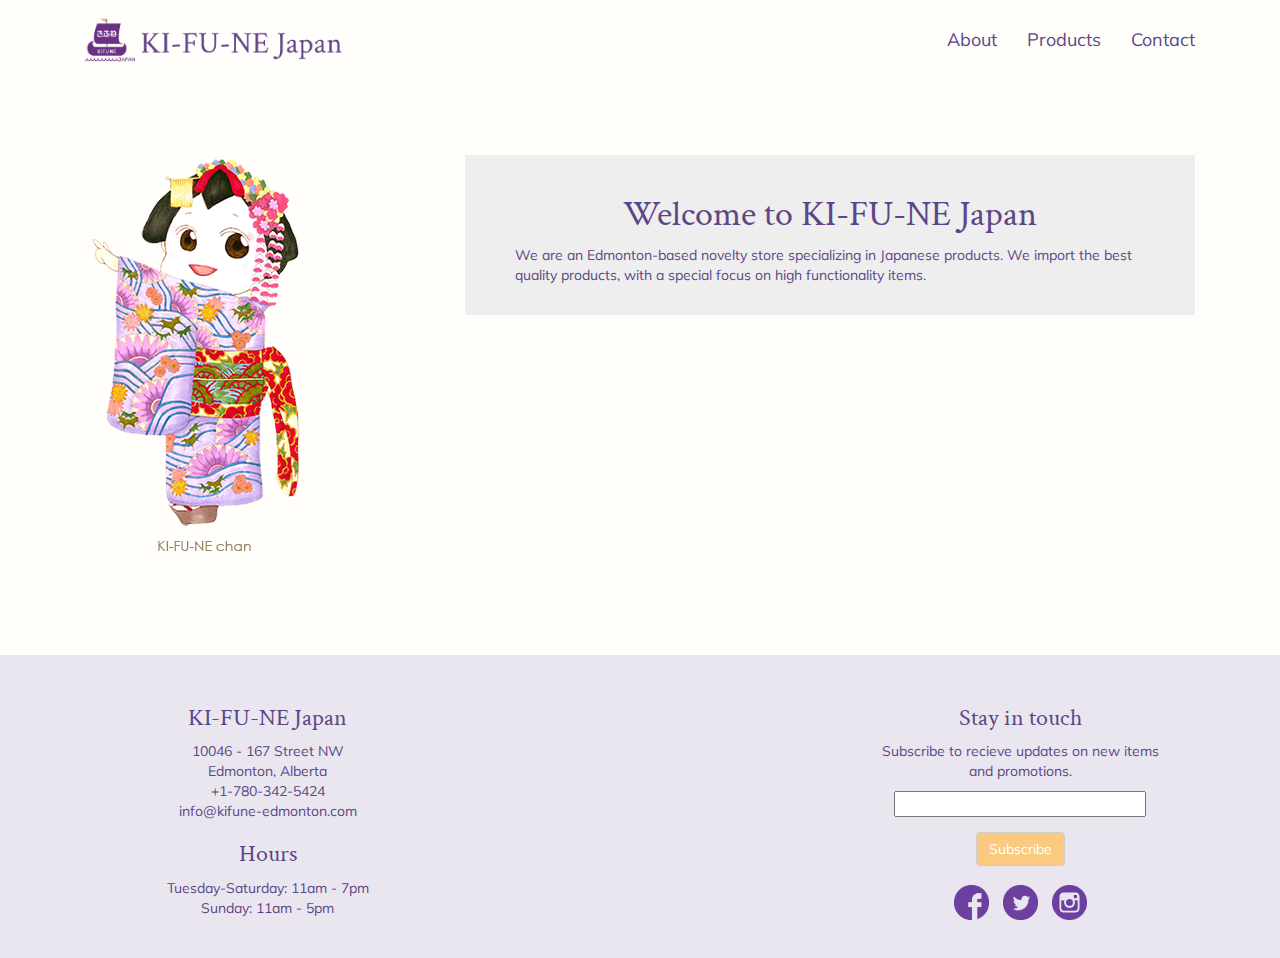
==== about.html @ 17e36ca6 "Added About Page" ====
<html>
<head>
	<title></title>
	<link rel="stylesheet" href="https://maxcdn.bootstrapcdn.com/bootstrap/3.3.7/css/bootstrap.min.css" integrity="sha384-BVYiiSIFeK1dGmJRAkycuHAHRg32OmUcww7on3RYdg4Va+PmSTsz/K68vbdEjh4u" crossorigin="anonymous">

	<link rel="stylesheet" type="text/css" href="css/about-style.css">

	<link href="https://fonts.googleapis.com/css?family=Crimson+Text:400,600|Muli:200,300,400" rel="stylesheet">

</head>
<body>

	<!--Navigation-->
	<section class="navigation">
		<nav class="navbar navbar-fixed-top" role="navigation">
	        <div class="container">
	            <!-- Brand and toggle get grouped for better mobile display -->
	            <div class="navbar-header">
	                <button type="button" class="navbar-toggle" data-toggle="collapse" data-target="#bs-example-navbar-collapse-1">
	                    <span class="sr-only">Toggle navigation</span>
	                    <span class="icon-bar"></span>
	                    <span class="icon-bar"></span>
	                    <span class="icon-bar"></span>
	                </button>
	                <a class="navbar-brand" href="index.html">
	                    <img src="img\logo-wordmark-vector-60px.png" alt="">
	                </a>
	            </div>
	            <!-- Collect the nav links, forms, and other content for toggling -->
	            <div class="collapse navbar-collapse navbar-right" id="bs-example-navbar-collapse-1">
	                <ul class="nav navbar-nav">
	                    <li>
	                        <a href="about.html">About</a>
	                    </li>
	                    <li>
	                        <a href="index.html/#products">Products</a>
	                    </li>
	                    <li>
	                        <a href="#contact">Contact</a>
	                    </li>
	                </ul>
	            </div>
	            <!-- /.navbar-collapse -->
	        </div>
    	</nav>
	</section>

	<!-- About Us-->

	<section class="about">
		<div class="container">
			<div class="about-box">
				<div class="col-md-4">
					<div class="kifune-chan">
						<img class="img-responsive" src="img/kifune2.png">
					</div>
				</div>
				<div class="col-md-8">
					<div class="about-description">
						<h1 class="intro">
							Welcome to KI-FU-NE Japan
						</h1>
						<p>
							We are an Edmonton-based novelty store specializing in Japanese products. We import the best quality products, with a special focus on high functionality items. 
						</p>
					</div>
				</div>
			</div>
		</div>
	</section>

	<!--timeline-->


	


	<!--footer-->
	<section class="footer contact" id="contact">
		<div class="container">
			<div class="col-md-8">
				<div class="col-md-6">
					<div class="address">
						<h3>
							KI-FU-NE Japan
						</h3>
						<p>
							10046 - 167 Street NW
							<br>
							Edmonton, Alberta
							<br>
							+1-780-342-5424
							<br>
							info@kifune-edmonton.com
						</p>
					</div>

					<div class="hours">
						<h3>
							Hours
						</h3>
						<p>
							Tuesday-Saturday: 11am - 7pm
							<br>
							Sunday: 11am - 5pm
						</p>
					</div>
				</div>
				<div class="col-md-6">
					<div id="map">
						<iframe src="https://www.google.com/maps/embed?pb=!1m18!1m12!1m3!1d2370.963945627477!2d-113.61213668383442!3d53.540557980020054!2m3!1f0!2f0!3f0!3m2!1i1024!2i768!4f13.1!3m3!1m2!1s0x53a02103227402fd%3A0x4eb155d4c3a3ccd6!2sKI-FU-NE+JAPAN+Gift+Shop!5e0!3m2!1sen!2sca!4v1491437382997" frameborder="0" style="border:0" allowfullscreen></iframe>
					</div>
				</div>
			</div>



			<div class="col-md-4">
				<div class="footer-email">
					<div id="mc_embed_signup">
						<form action="//kifune-edmonton.us15.list-manage.com/subscribe/post?u=9d4d13e2fc252cb63d4b23015&amp;id=5123e942f6" method="post" id="mc-embedded-subscribe-form" name="mc-embedded-subscribe-form" class="validate" target="_blank" novalidate>
							<div id="mc_embed_signup_scroll">
								<h3>
									Stay in touch
								</h3>
								<p>
									Subscribe to recieve updates on new items and promotions.
								</p>
								<div class="mc-field-group">
									<input type="email" value="" name="EMAIL" class="required email" id="mce-EMAIL">
								</div>
								<div id="mce-responses" class="clear">
									<div class="response" id="mce-error-response" style="display:none"></div>
									<div class="response" id="mce-success-response" style="display:none"></div>
								</div>    
		    					<div style="position: absolute; left: -5000px;" aria-hidden="true">
		    						<input type="text" name="b_9d4d13e2fc252cb63d4b23015_5123e942f6" tabindex="-1" value="">
		    					</div>
		    					<div class="subscribe">
			    					<div class="clear"><input type="submit" value="Subscribe" name="subscribe" id="mc-embedded-subscribe" class="btn btn-default">
			    					</div>
			    				</div>
	   					 	</div>
						</form>
					</div>
				</div>

				<div class="footer-social">
					<a href="https://www.facebook.com/Kifune-Japan-870722426271786/"><img src="img/social-icon/fb.png"></a>
					<a href="https://twitter.com/KIFUNEJAPAN"><img src="img/social-icon/tw.png"></a>
					<a href="#"><img src="img/social-icon/in.png"></a>
				</div>
			</div>
		</div>
	</section>




<script src="https://ajax.googleapis.com/ajax/libs/jquery/2.2.4/jquery.min.js"></script>
<script src="https://maxcdn.bootstrapcdn.com/bootstrap/3.3.7/js/bootstrap.min.js" integrity="sha384-Tc5IQib027qvyjSMfHjOMaLkfuWVxZxUPnCJA7l2mCWNIpG9mGCD8wGNIcPD7Txa" crossorigin="anonymous"></script>
</body>
</html>
---- css/about-style.css ----
body {
	background-color: #fffefb;
	font-family: 'Muli', sans-serif;
	color: #5d4687;
	padding-top: 70px;

}

h1, h2, h3, h4, h5, h6 {
	font-family: 'Crimson Text', serif;
}

/*navigation*/

.navbar-fixed-top .nav {
    padding: 15px 0;
}

.navbar-fixed-top .navbar-brand {
    padding: 0 15px;
}

@media(min-width:768px) {
    body {
        padding-top: 80px; /* Required padding for .navbar-fixed-top. Change if height of navigation changes. */
    }

    .navbar-fixed-top .navbar-brand {
        padding: 15px 0;
    }
}

.navigation .navbar {
	margin-bottom: 0px;
}
.navigation img {
	padding-left: 30px;
	height: 50px;

}
.navigation h1 {
	font-family: 'Crimson Text', serif;
}

.navigation .navbar-fixed-top {
    background-color: #fffefb;
    border-color: #fffefb;
}

.navigation a {
	color: #5d4687;
}
.navigation ul {
	font-size: 18px;
}

.navigation .icon-bar {
	background-color: #5d4687;
}

/*about*/

.about .container {
	margin-top: 75px;
	margin-bottom: 100px;
}

.about .about-description {
	background-color: #eeeeee;
	padding: 20px 50px;
}

.about .intro {
	text-align: center;
}

.about .kifune-chan {
	text-align: center;
}


/*footer*/
#map>iframe {
	width: 100%;
	height: 220px;

}
.footer {
	background-color: #e9e6ef;
}
.footer .container {
	padding-top: 30px;
	padding-bottom: 30px;
}
.footer .btn {
	background-color: #f9ca80;
	color: white;
	margin-left: auto;
	margin-right: auto;
}

.footer p, .footer h3 {
	text-align: center;
}

.footer .footer-email {
	width: 80%;
	margin-left: auto;
	margin-right: auto;
}

.footer input[type=email] {
	display: block;
	width: 90%;
	margin-left: auto;
	margin-right: auto;
	margin-bottom: 15px;
}

.footer .subscribe {
	text-align: center;
}

.footer .footer-social {
	text-align: center;
}

.footer .footer-social>a>img {
	height: 35px;
	display: inline-block;
	margin: 5px;

}
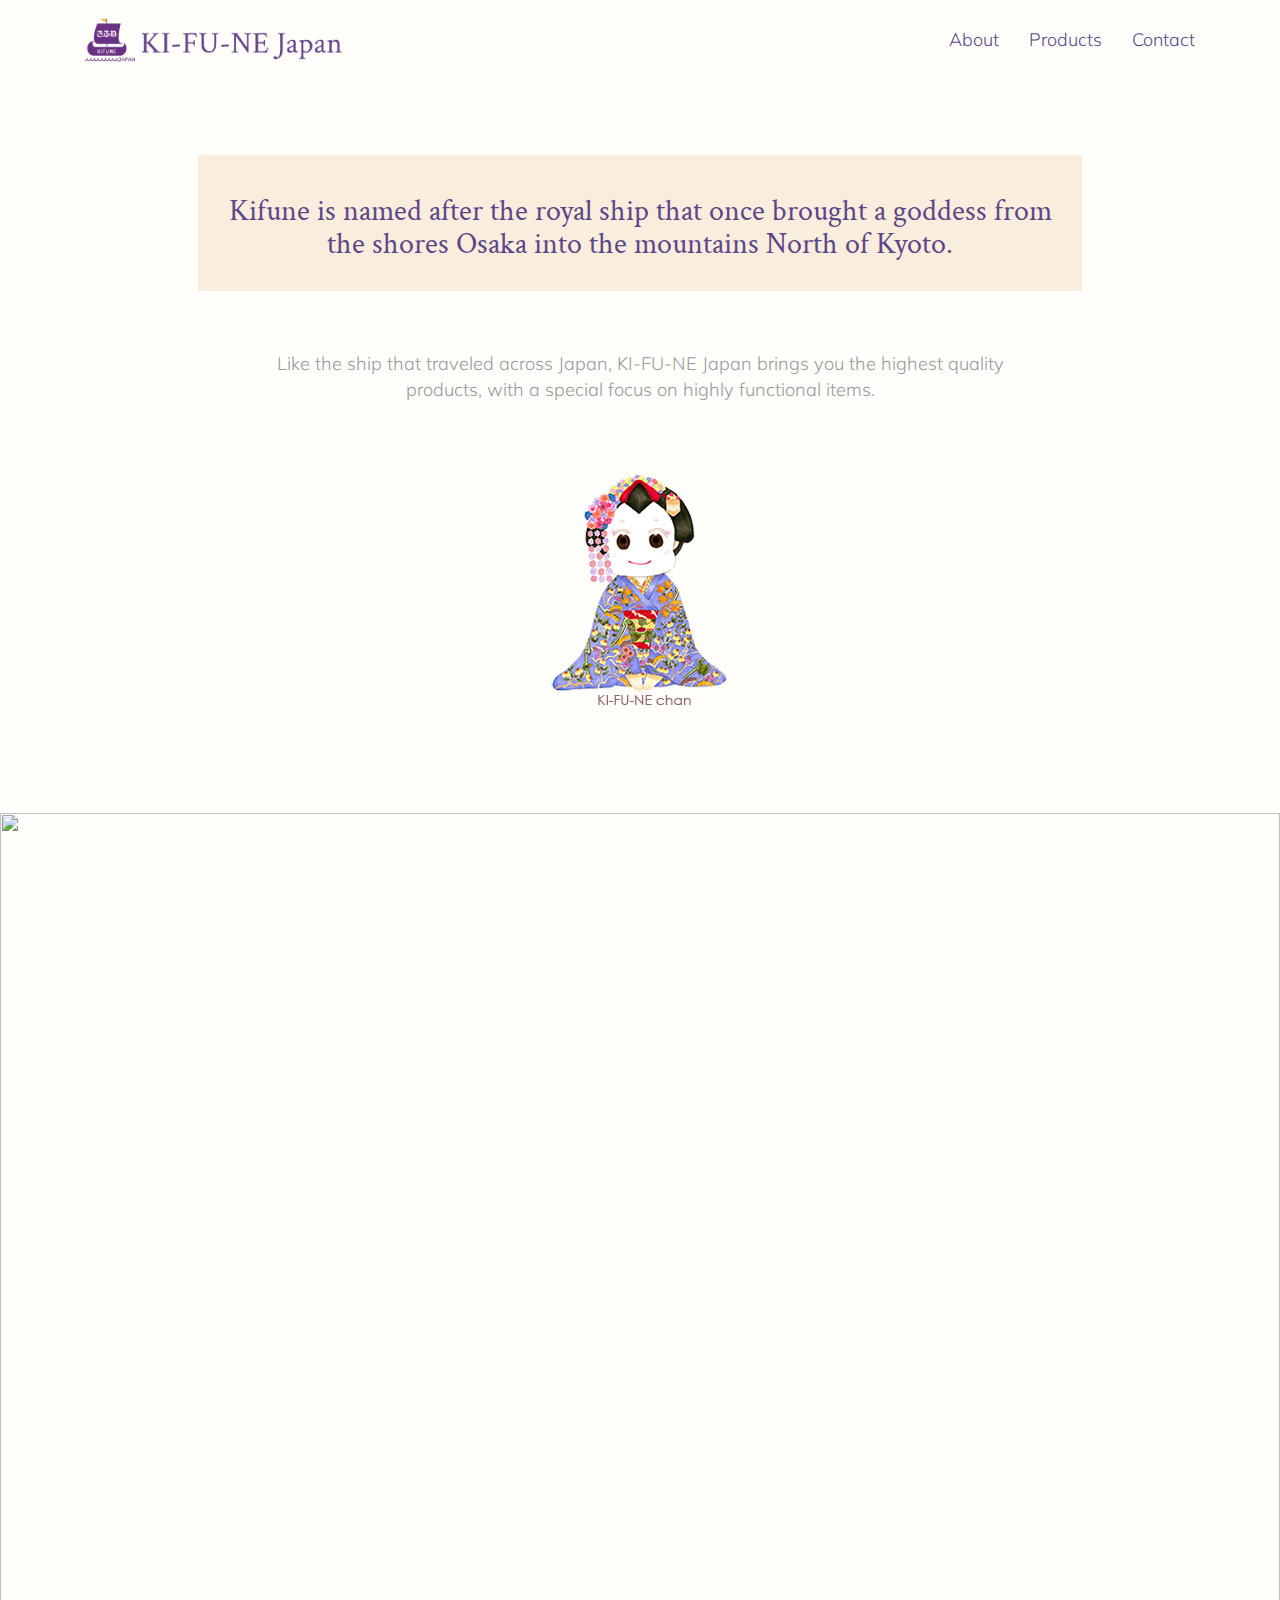
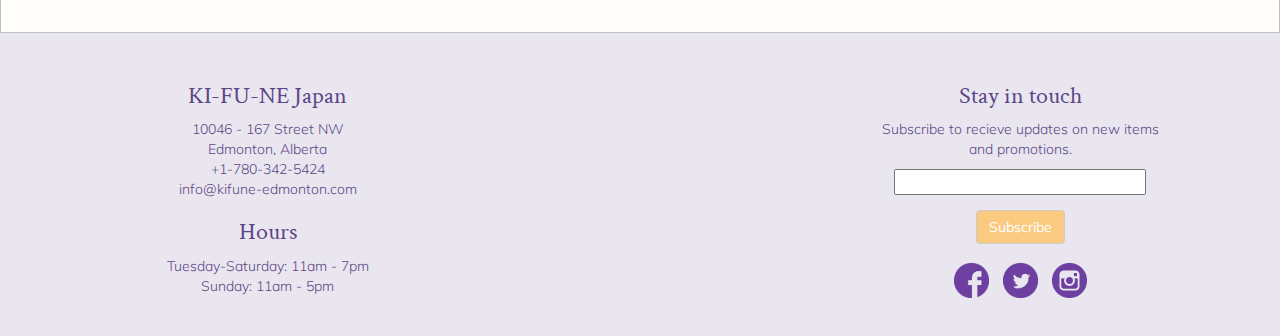
==== commit d29db038: "Added about intro and store images" ====
--- a/about.html
+++ b/about.html
@@ -50,22 +50,24 @@
 	<section class="about">
 		<div class="container">
 			<div class="about-box">
-				<div class="col-md-4">
-					<div class="kifune-chan">
-						<img class="img-responsive" src="img/kifune2.png">
-					</div>
+				<div class="about-kifune">
+					<h2>
+						Kifune is named after the royal ship that once brought a goddess from the shores Osaka into the mountains North of Kyoto. 
+					</h2>
 				</div>
-				<div class="col-md-8">
-					<div class="about-description">
-						<h1 class="intro">
-							Welcome to KI-FU-NE Japan
-						</h1>
-						<p>
-							We are an Edmonton-based novelty store specializing in Japanese products. We import the best quality products, with a special focus on high functionality items. 
-						</p>
-					</div>
+				<div class="about-description">
+					<p>
+						Like the ship that traveled across Japan, KI-FU-NE Japan brings you the highest quality products, with a special focus on highly functional items.  
+					</p>
+				</div>
+				<div class="kifune-sit">
+					<img src="img/kifune.png">
 				</div>
 			</div>
+		</div>
+
+		<div class="store">
+			<img src="img/store-panorama.jpg">
 		</div>
 	</section>
 
--- a/css/about-style.css
+++ b/css/about-style.css
@@ -1,6 +1,7 @@
 body {
 	background-color: #fffefb;
 	font-family: 'Muli', sans-serif;
+	font-weight: 300;
 	color: #5d4687;
 	padding-top: 70px;
 
@@ -63,11 +64,27 @@
 .about .container {
 	margin-top: 75px;
 	margin-bottom: 100px;
+	margin-left: auto;
+	margin-right: auto;
+}
+
+.about .about-box {
+	margin: auto;
+	text-align: center;
+	padding-left: 10vw;
+	padding-right: 10vw;
+}
+
+.about .about-kifune {
+	background-color: #f9edde;
+	padding: 20px;
 }
 
 .about .about-description {
-	background-color: #eeeeee;
-	padding: 20px 50px;
+	padding: 60px 70px;
+	color: #999999;
+	font-size: 1.3em;
+
 }
 
 .about .intro {
@@ -76,6 +93,10 @@
 
 .about .kifune-chan {
 	text-align: center;
+}
+
+.about .store>img {
+	width: 100%;
 }
 
 
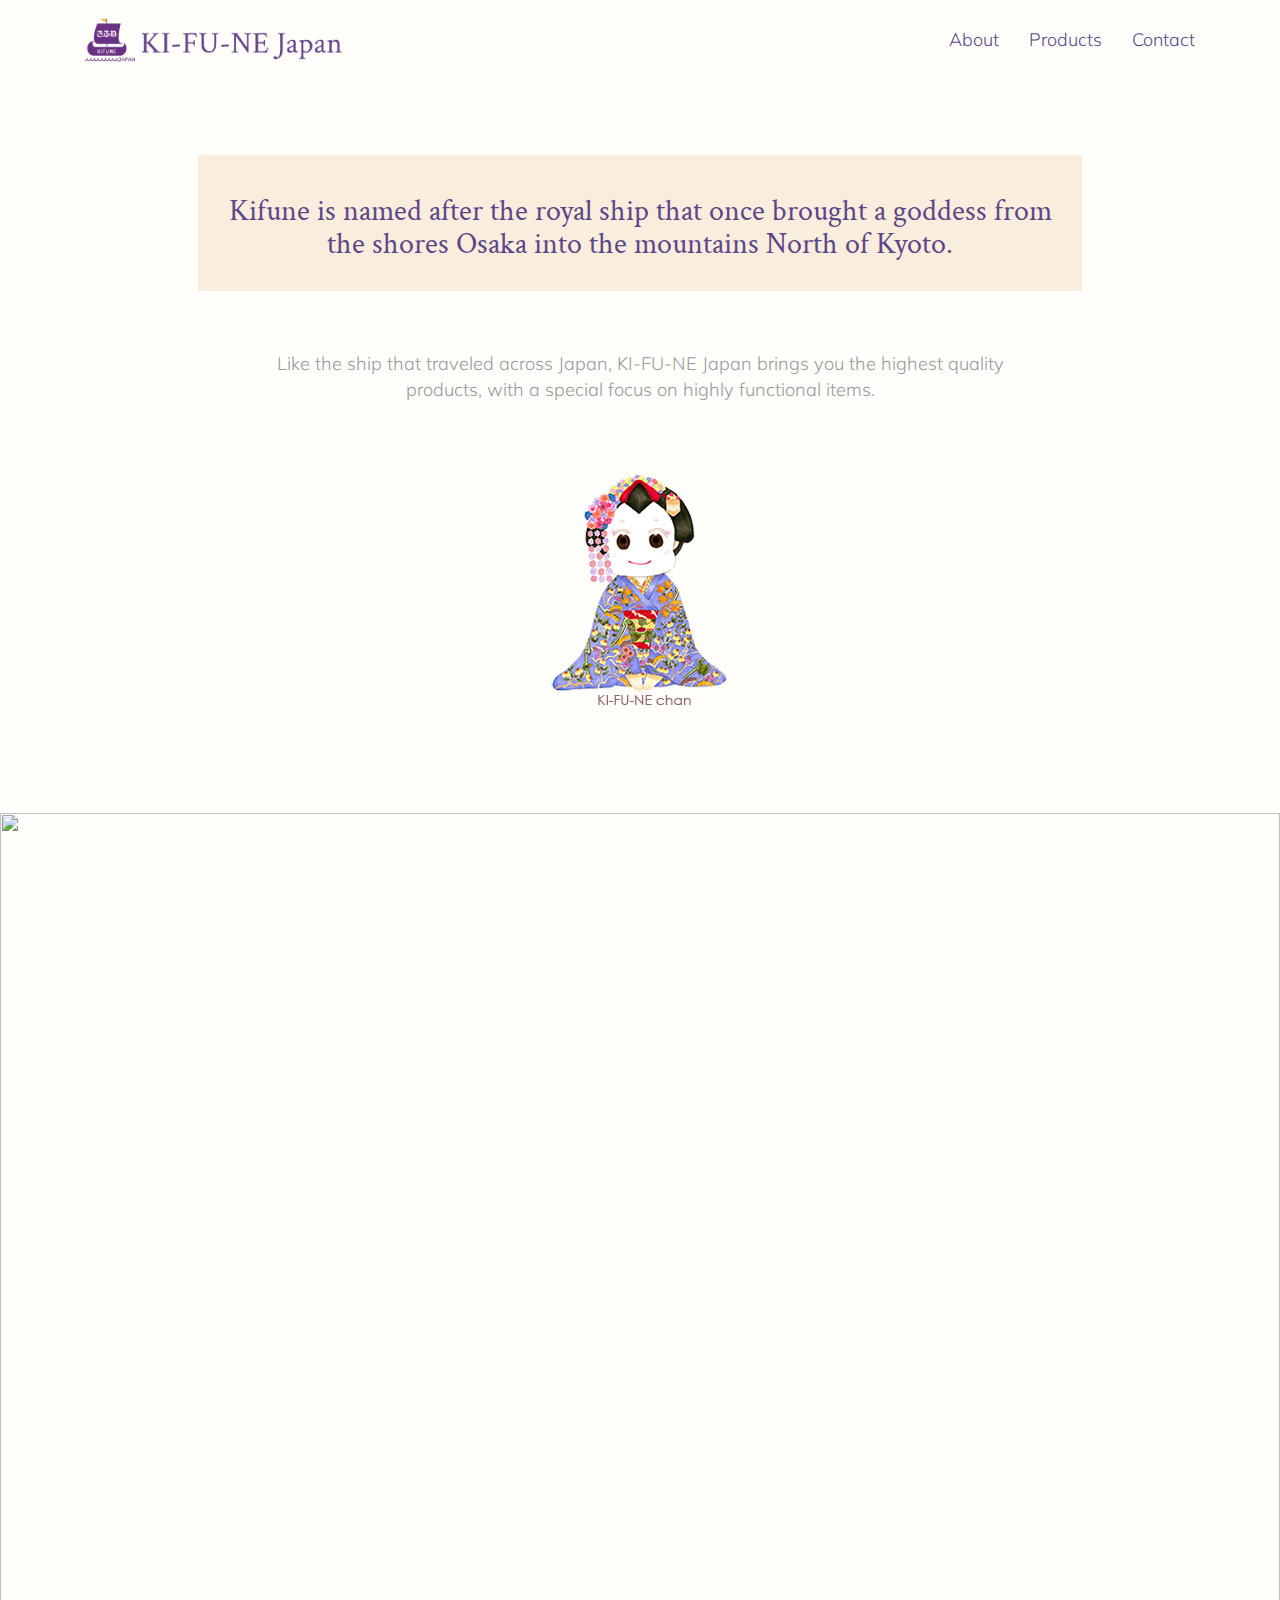
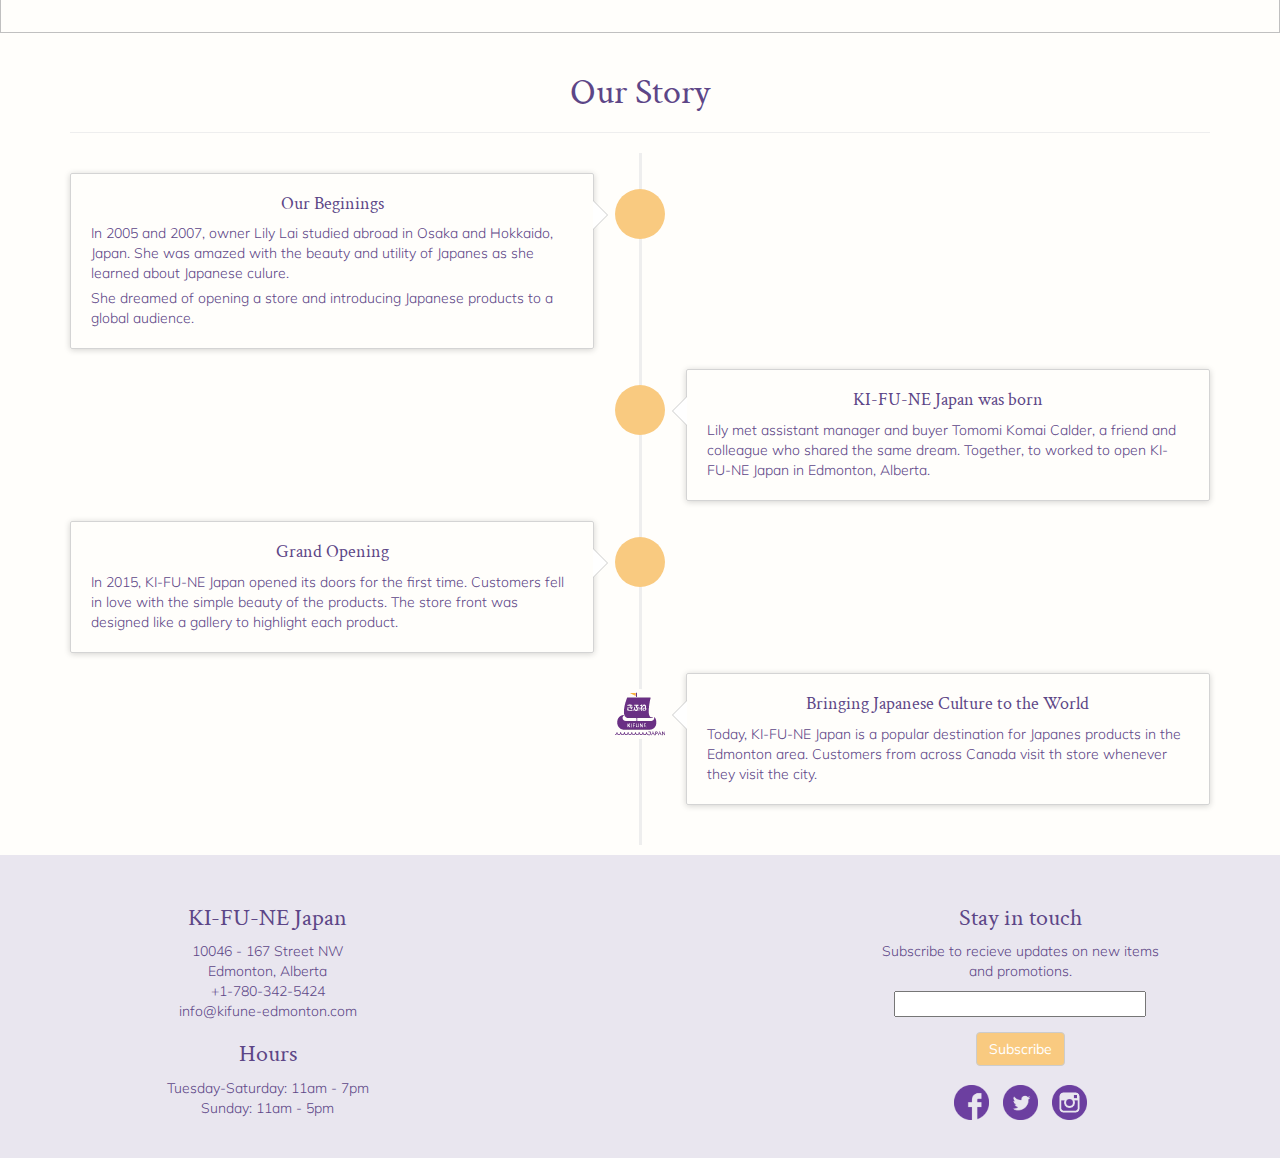
==== commit 9d8eec76: "Added timeline to about page" ====
--- a/about.html
+++ b/about.html
@@ -72,9 +72,64 @@
 	</section>
 
 	<!--timeline-->
-
-
-	
+	<section class="journey">
+		<div class="container">
+			<div class="page-header">
+				<h1 id="timeline">Our Story</h1>
+			</div>
+			<ul class="timeline">
+				<li>
+					<div class="timeline-badge"></div>
+					<div class="timeline-panel">
+						<div class="timeline-heading">
+							<h4 class="timeline-title">Our Beginings</h4>
+						</div>
+						<div class="timeline-body">
+		  					<p>In 2005 and 2007, owner Lily Lai studied abroad in Osaka and Hokkaido, Japan. She was amazed with the beauty and utility of Japanes as she learned about Japanese culure.</p>
+		  					<p>
+		  						She dreamed of opening a store and introducing Japanese products to a global audience.
+		  					</p>
+						</div>
+					</div>
+				</li>
+				<li class="timeline-inverted">
+					<div class="timeline-badge"></div>
+					<div class="timeline-panel">
+						<div class="timeline-heading">
+							<h4 class="timeline-title">KI-FU-NE Japan was born</h4>
+						</div>
+						<div class="timeline-body">
+		  					<p>Lily met assistant manager and buyer Tomomi Komai Calder, a friend and colleague who shared the same dream. Together, to worked to open KI-FU-NE Japan in Edmonton, Alberta. 
+		  					</p>
+						</div>
+					</div>
+				</li>
+				<li>
+					<div class="timeline-badge"></div>
+					<div class="timeline-panel">
+		 				<div class="timeline-heading">
+							<h4 class="timeline-title">Grand Opening</h4>
+						</div>
+						<div class="timeline-body">
+		  					<p>In 2015, KI-FU-NE Japan opened its doors for the first time. Customers fell in love with the simple beauty of the products. The store front was designed like a gallery to highlight each product. 
+						</div>
+					</div>
+	 			</li>
+				<li class="timeline-inverted">
+					<div class="timeline-badge last"><img src="img/logo-vector-50x50.png"></div>
+		 			<div class="timeline-panel">
+						<div class="timeline-heading">
+		  					<h4 class="timeline-title">Bringing Japanese Culture to the World</h4>
+						</div>
+						<div class="timeline-body">
+		  					<p>Today, KI-FU-NE Japan is a popular destination for Japanes products in the Edmonton area. Customers from across Canada visit th store whenever they visit the city. </p>
+						</div>
+					</div>
+				</li>
+			</ul>
+		</div>
+	</section>
+		
 
 
 	<!--footer-->
@@ -161,5 +216,7 @@
 
 <script src="https://ajax.googleapis.com/ajax/libs/jquery/2.2.4/jquery.min.js"></script>
 <script src="https://maxcdn.bootstrapcdn.com/bootstrap/3.3.7/js/bootstrap.min.js" integrity="sha384-Tc5IQib027qvyjSMfHjOMaLkfuWVxZxUPnCJA7l2mCWNIpG9mGCD8wGNIcPD7Txa" crossorigin="anonymous"></script>
+<script type="text/javascript" src="https://code.jquery.com/jquery-2.2.4.js"></script>
+<script type="text/javascript" src="js/app.js"></script>
 </body>
 </html>--- a/css/about-style.css
+++ b/css/about-style.css
@@ -99,6 +99,186 @@
 	width: 100%;
 }
 
+/*timeline*/
+
+.timeline {
+    list-style: none;
+    padding: 20px 0 20px;
+    position: relative;
+}
+
+#timeline {
+	text-align: center;
+}
+
+    .timeline:before {
+        top: 0;
+        bottom: 0;
+        position: absolute;
+        content: " ";
+        width: 3px;
+        background-color: #eeeeee;
+        left: 50%;
+        margin-left: -1.5px;
+    }
+
+    .timeline > li {
+        margin-bottom: 20px;
+        position: relative;
+    }
+
+        .timeline > li:before,
+        .timeline > li:after {
+            content: " ";
+            display: table;
+        }
+
+        .timeline > li:after {
+            clear: both;
+        }
+
+        .timeline > li:before,
+        .timeline > li:after {
+            content: " ";
+            display: table;
+        }
+
+        .timeline > li:after {
+            clear: both;
+        }
+
+        .timeline > li > .timeline-panel {
+            width: 46%;
+            float: left;
+            border: 1px solid #d4d4d4;
+            border-radius: 2px;
+            padding: 20px;
+            position: relative;
+            -webkit-box-shadow: 0 1px 6px rgba(0, 0, 0, 0.175);
+            box-shadow: 0 1px 6px rgba(0, 0, 0, 0.175);
+        }
+
+            .timeline > li > .timeline-panel:before {
+                position: absolute;
+                top: 26px;
+                right: -15px;
+                display: inline-block;
+                border-top: 15px solid transparent;
+                border-left: 15px solid #ccc;
+                border-right: 0 solid #ccc;
+                border-bottom: 15px solid transparent;
+                content: " ";
+            }
+
+            .timeline > li > .timeline-panel:after {
+                position: absolute;
+                top: 27px;
+                right: -14px;
+                display: inline-block;
+                border-top: 14px solid transparent;
+                border-left: 14px solid #fff;
+                border-right: 0 solid #fff;
+                border-bottom: 14px solid transparent;
+                content: " ";
+            }
+
+        .timeline > li > .timeline-badge {
+            color: #fff;
+            width: 50px;
+            height: 50px;
+            line-height: 50px;
+            font-size: 1.4em;
+            text-align: center;
+            position: absolute;
+            top: 16px;
+            left: 50%;
+            margin-left: -25px;
+            background-color: #999999;
+            z-index: 100;
+            border-top-right-radius: 50%;
+            border-top-left-radius: 50%;
+            border-bottom-right-radius: 50%;
+            border-bottom-left-radius: 50%;
+        }
+
+        .timeline > li.timeline-inverted > .timeline-panel {
+            float: right;t
+        }
+
+            .timeline > li.timeline-inverted > .timeline-panel:before {
+                border-left-width: 0;
+                border-right-width: 15px;
+                left: -15px;
+                right: auto;
+            }
+
+            .timeline > li.timeline-inverted > .timeline-panel:after {
+                border-left-width: 0;
+                border-right-width: 14px;
+                left: -14px;
+                right: auto;
+            }
+
+.timeline-badge {
+    background-color: #f9ca80 !important;
+}
+
+.timeline-badge.last {
+    background-color: #fffefb !important;
+}
+
+
+.timeline-title {
+    margin-top: 0;
+    color: inherit;
+    text-align: center;
+}
+
+.timeline-body > p,
+.timeline-body > ul {
+    margin-bottom: 0;
+}
+
+    .timeline-body > p + p {
+        margin-top: 5px;
+    }
+
+@media (max-width: 767px) {
+    ul.timeline:before {
+        left: 40px;
+    }
+
+    ul.timeline > li > .timeline-panel {
+        width: calc(100% - 90px);
+        width: -moz-calc(100% - 90px);
+        width: -webkit-calc(100% - 90px);
+    }
+
+    ul.timeline > li > .timeline-badge {
+        left: 15px;
+        margin-left: 0;
+        top: 16px;
+    }
+
+    ul.timeline > li > .timeline-panel {
+        float: right;
+    }
+
+        ul.timeline > li > .timeline-panel:before {
+            border-left-width: 0;
+            border-right-width: 15px;
+            left: -15px;
+            right: auto;
+        }
+
+        ul.timeline > li > .timeline-panel:after {
+            border-left-width: 0;
+            border-right-width: 14px;
+            left: -14px;
+            right: auto;
+        }
+}
+
 
 /*footer*/
 #map>iframe {
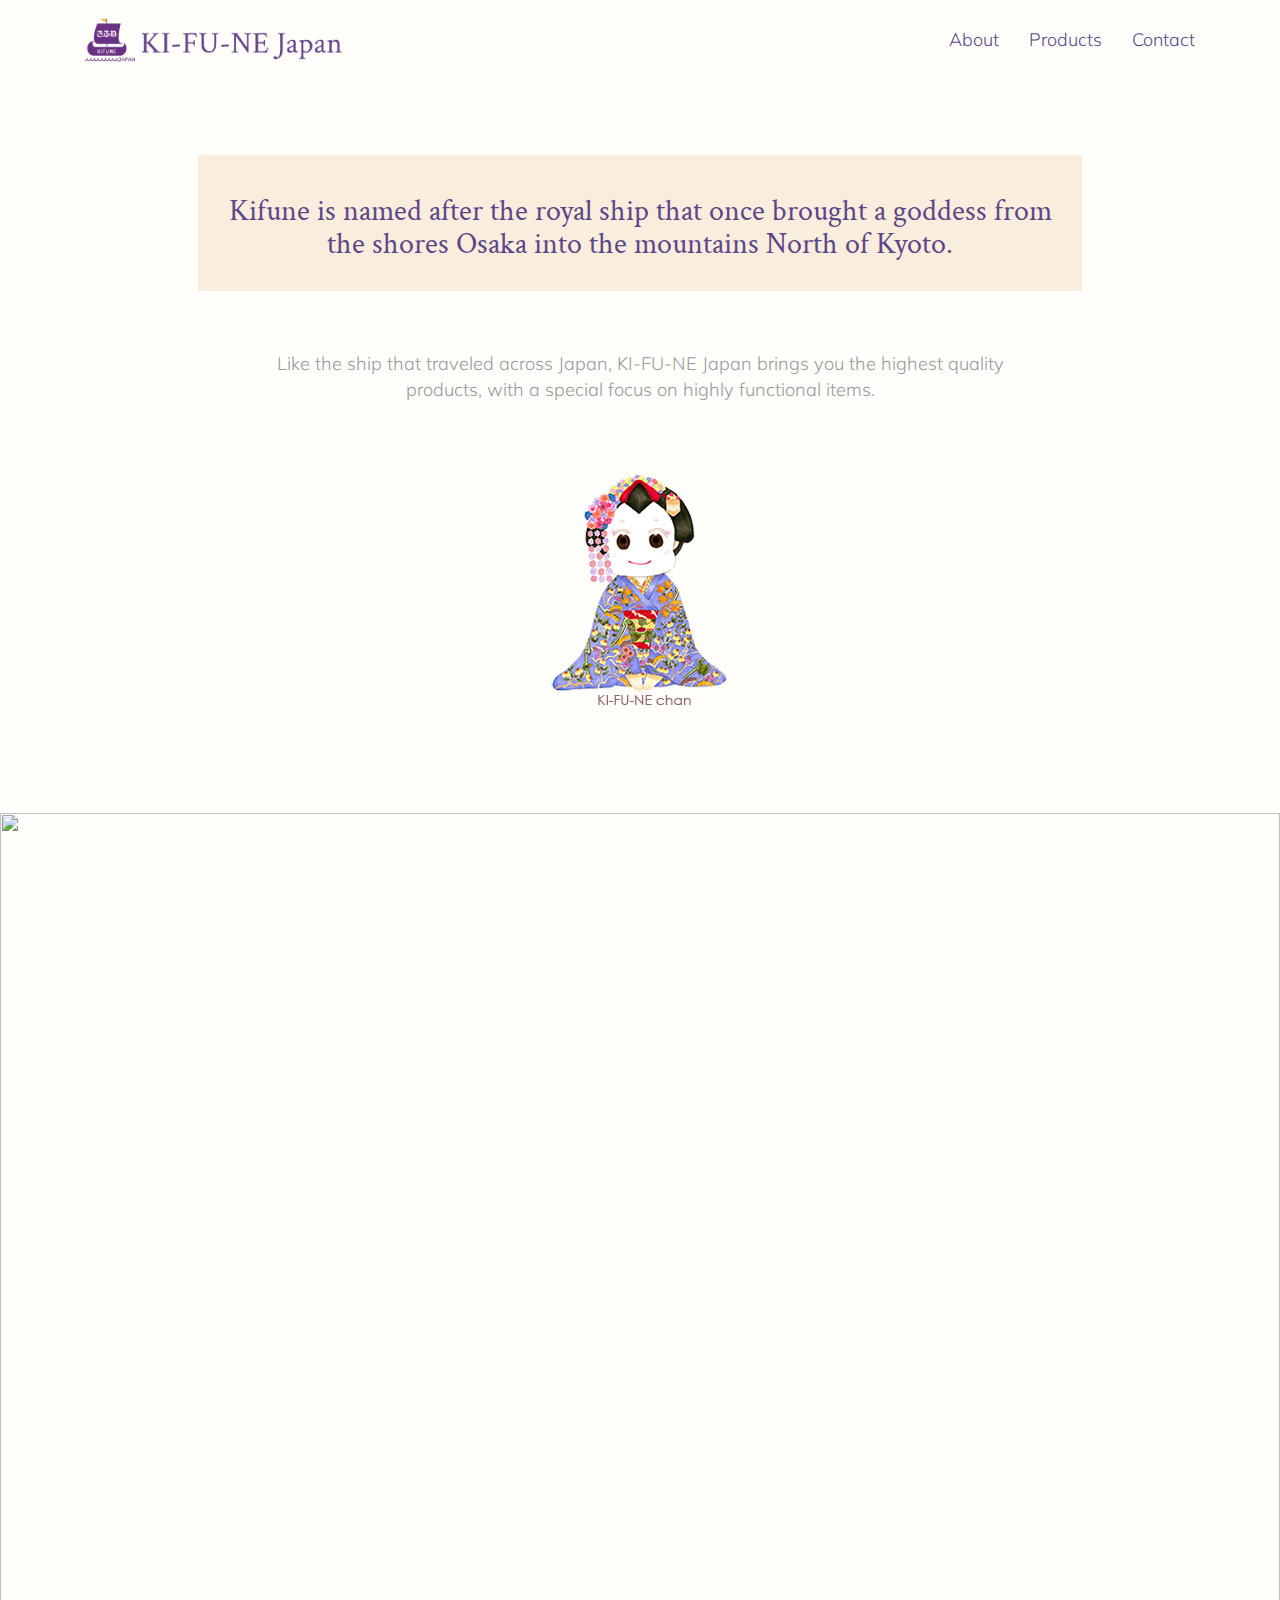
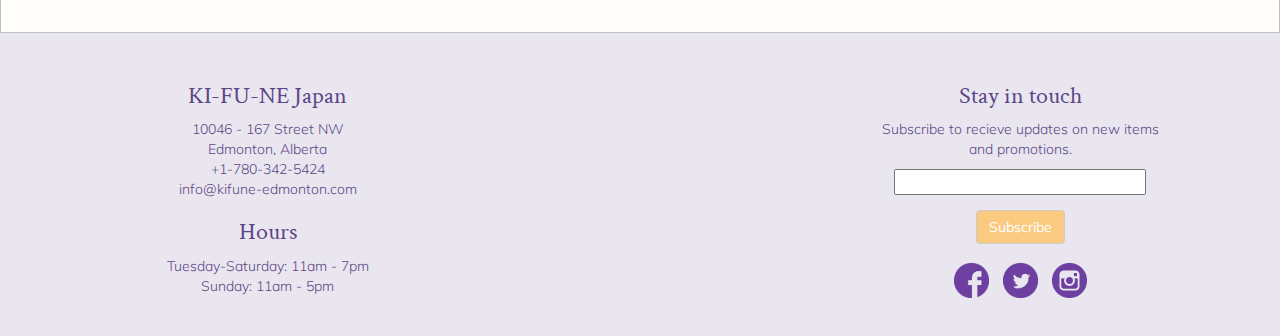
==== commit 721b25db: "Merge pull request #5 from crystal-codes/about-intro" ====
--- a/about.html
+++ b/about.html
@@ -72,64 +72,9 @@
 	</section>
 
 	<!--timeline-->
-	<section class="journey">
-		<div class="container">
-			<div class="page-header">
-				<h1 id="timeline">Our Story</h1>
-			</div>
-			<ul class="timeline">
-				<li>
-					<div class="timeline-badge"></div>
-					<div class="timeline-panel">
-						<div class="timeline-heading">
-							<h4 class="timeline-title">Our Beginings</h4>
-						</div>
-						<div class="timeline-body">
-		  					<p>In 2005 and 2007, owner Lily Lai studied abroad in Osaka and Hokkaido, Japan. She was amazed with the beauty and utility of Japanes as she learned about Japanese culure.</p>
-		  					<p>
-		  						She dreamed of opening a store and introducing Japanese products to a global audience.
-		  					</p>
-						</div>
-					</div>
-				</li>
-				<li class="timeline-inverted">
-					<div class="timeline-badge"></div>
-					<div class="timeline-panel">
-						<div class="timeline-heading">
-							<h4 class="timeline-title">KI-FU-NE Japan was born</h4>
-						</div>
-						<div class="timeline-body">
-		  					<p>Lily met assistant manager and buyer Tomomi Komai Calder, a friend and colleague who shared the same dream. Together, to worked to open KI-FU-NE Japan in Edmonton, Alberta. 
-		  					</p>
-						</div>
-					</div>
-				</li>
-				<li>
-					<div class="timeline-badge"></div>
-					<div class="timeline-panel">
-		 				<div class="timeline-heading">
-							<h4 class="timeline-title">Grand Opening</h4>
-						</div>
-						<div class="timeline-body">
-		  					<p>In 2015, KI-FU-NE Japan opened its doors for the first time. Customers fell in love with the simple beauty of the products. The store front was designed like a gallery to highlight each product. 
-						</div>
-					</div>
-	 			</li>
-				<li class="timeline-inverted">
-					<div class="timeline-badge last"><img src="img/logo-vector-50x50.png"></div>
-		 			<div class="timeline-panel">
-						<div class="timeline-heading">
-		  					<h4 class="timeline-title">Bringing Japanese Culture to the World</h4>
-						</div>
-						<div class="timeline-body">
-		  					<p>Today, KI-FU-NE Japan is a popular destination for Japanes products in the Edmonton area. Customers from across Canada visit th store whenever they visit the city. </p>
-						</div>
-					</div>
-				</li>
-			</ul>
-		</div>
-	</section>
-		
+
+
+	
 
 
 	<!--footer-->
@@ -216,7 +161,5 @@
 
 <script src="https://ajax.googleapis.com/ajax/libs/jquery/2.2.4/jquery.min.js"></script>
 <script src="https://maxcdn.bootstrapcdn.com/bootstrap/3.3.7/js/bootstrap.min.js" integrity="sha384-Tc5IQib027qvyjSMfHjOMaLkfuWVxZxUPnCJA7l2mCWNIpG9mGCD8wGNIcPD7Txa" crossorigin="anonymous"></script>
-<script type="text/javascript" src="https://code.jquery.com/jquery-2.2.4.js"></script>
-<script type="text/javascript" src="js/app.js"></script>
 </body>
 </html>--- a/css/about-style.css
+++ b/css/about-style.css
@@ -99,186 +99,6 @@
 	width: 100%;
 }
 
-/*timeline*/
-
-.timeline {
-    list-style: none;
-    padding: 20px 0 20px;
-    position: relative;
-}
-
-#timeline {
-	text-align: center;
-}
-
-    .timeline:before {
-        top: 0;
-        bottom: 0;
-        position: absolute;
-        content: " ";
-        width: 3px;
-        background-color: #eeeeee;
-        left: 50%;
-        margin-left: -1.5px;
-    }
-
-    .timeline > li {
-        margin-bottom: 20px;
-        position: relative;
-    }
-
-        .timeline > li:before,
-        .timeline > li:after {
-            content: " ";
-            display: table;
-        }
-
-        .timeline > li:after {
-            clear: both;
-        }
-
-        .timeline > li:before,
-        .timeline > li:after {
-            content: " ";
-            display: table;
-        }
-
-        .timeline > li:after {
-            clear: both;
-        }
-
-        .timeline > li > .timeline-panel {
-            width: 46%;
-            float: left;
-            border: 1px solid #d4d4d4;
-            border-radius: 2px;
-            padding: 20px;
-            position: relative;
-            -webkit-box-shadow: 0 1px 6px rgba(0, 0, 0, 0.175);
-            box-shadow: 0 1px 6px rgba(0, 0, 0, 0.175);
-        }
-
-            .timeline > li > .timeline-panel:before {
-                position: absolute;
-                top: 26px;
-                right: -15px;
-                display: inline-block;
-                border-top: 15px solid transparent;
-                border-left: 15px solid #ccc;
-                border-right: 0 solid #ccc;
-                border-bottom: 15px solid transparent;
-                content: " ";
-            }
-
-            .timeline > li > .timeline-panel:after {
-                position: absolute;
-                top: 27px;
-                right: -14px;
-                display: inline-block;
-                border-top: 14px solid transparent;
-                border-left: 14px solid #fff;
-                border-right: 0 solid #fff;
-                border-bottom: 14px solid transparent;
-                content: " ";
-            }
-
-        .timeline > li > .timeline-badge {
-            color: #fff;
-            width: 50px;
-            height: 50px;
-            line-height: 50px;
-            font-size: 1.4em;
-            text-align: center;
-            position: absolute;
-            top: 16px;
-            left: 50%;
-            margin-left: -25px;
-            background-color: #999999;
-            z-index: 100;
-            border-top-right-radius: 50%;
-            border-top-left-radius: 50%;
-            border-bottom-right-radius: 50%;
-            border-bottom-left-radius: 50%;
-        }
-
-        .timeline > li.timeline-inverted > .timeline-panel {
-            float: right;t
-        }
-
-            .timeline > li.timeline-inverted > .timeline-panel:before {
-                border-left-width: 0;
-                border-right-width: 15px;
-                left: -15px;
-                right: auto;
-            }
-
-            .timeline > li.timeline-inverted > .timeline-panel:after {
-                border-left-width: 0;
-                border-right-width: 14px;
-                left: -14px;
-                right: auto;
-            }
-
-.timeline-badge {
-    background-color: #f9ca80 !important;
-}
-
-.timeline-badge.last {
-    background-color: #fffefb !important;
-}
-
-
-.timeline-title {
-    margin-top: 0;
-    color: inherit;
-    text-align: center;
-}
-
-.timeline-body > p,
-.timeline-body > ul {
-    margin-bottom: 0;
-}
-
-    .timeline-body > p + p {
-        margin-top: 5px;
-    }
-
-@media (max-width: 767px) {
-    ul.timeline:before {
-        left: 40px;
-    }
-
-    ul.timeline > li > .timeline-panel {
-        width: calc(100% - 90px);
-        width: -moz-calc(100% - 90px);
-        width: -webkit-calc(100% - 90px);
-    }
-
-    ul.timeline > li > .timeline-badge {
-        left: 15px;
-        margin-left: 0;
-        top: 16px;
-    }
-
-    ul.timeline > li > .timeline-panel {
-        float: right;
-    }
-
-        ul.timeline > li > .timeline-panel:before {
-            border-left-width: 0;
-            border-right-width: 15px;
-            left: -15px;
-            right: auto;
-        }
-
-        ul.timeline > li > .timeline-panel:after {
-            border-left-width: 0;
-            border-right-width: 14px;
-            left: -14px;
-            right: auto;
-        }
-}
-
 
 /*footer*/
 #map>iframe {
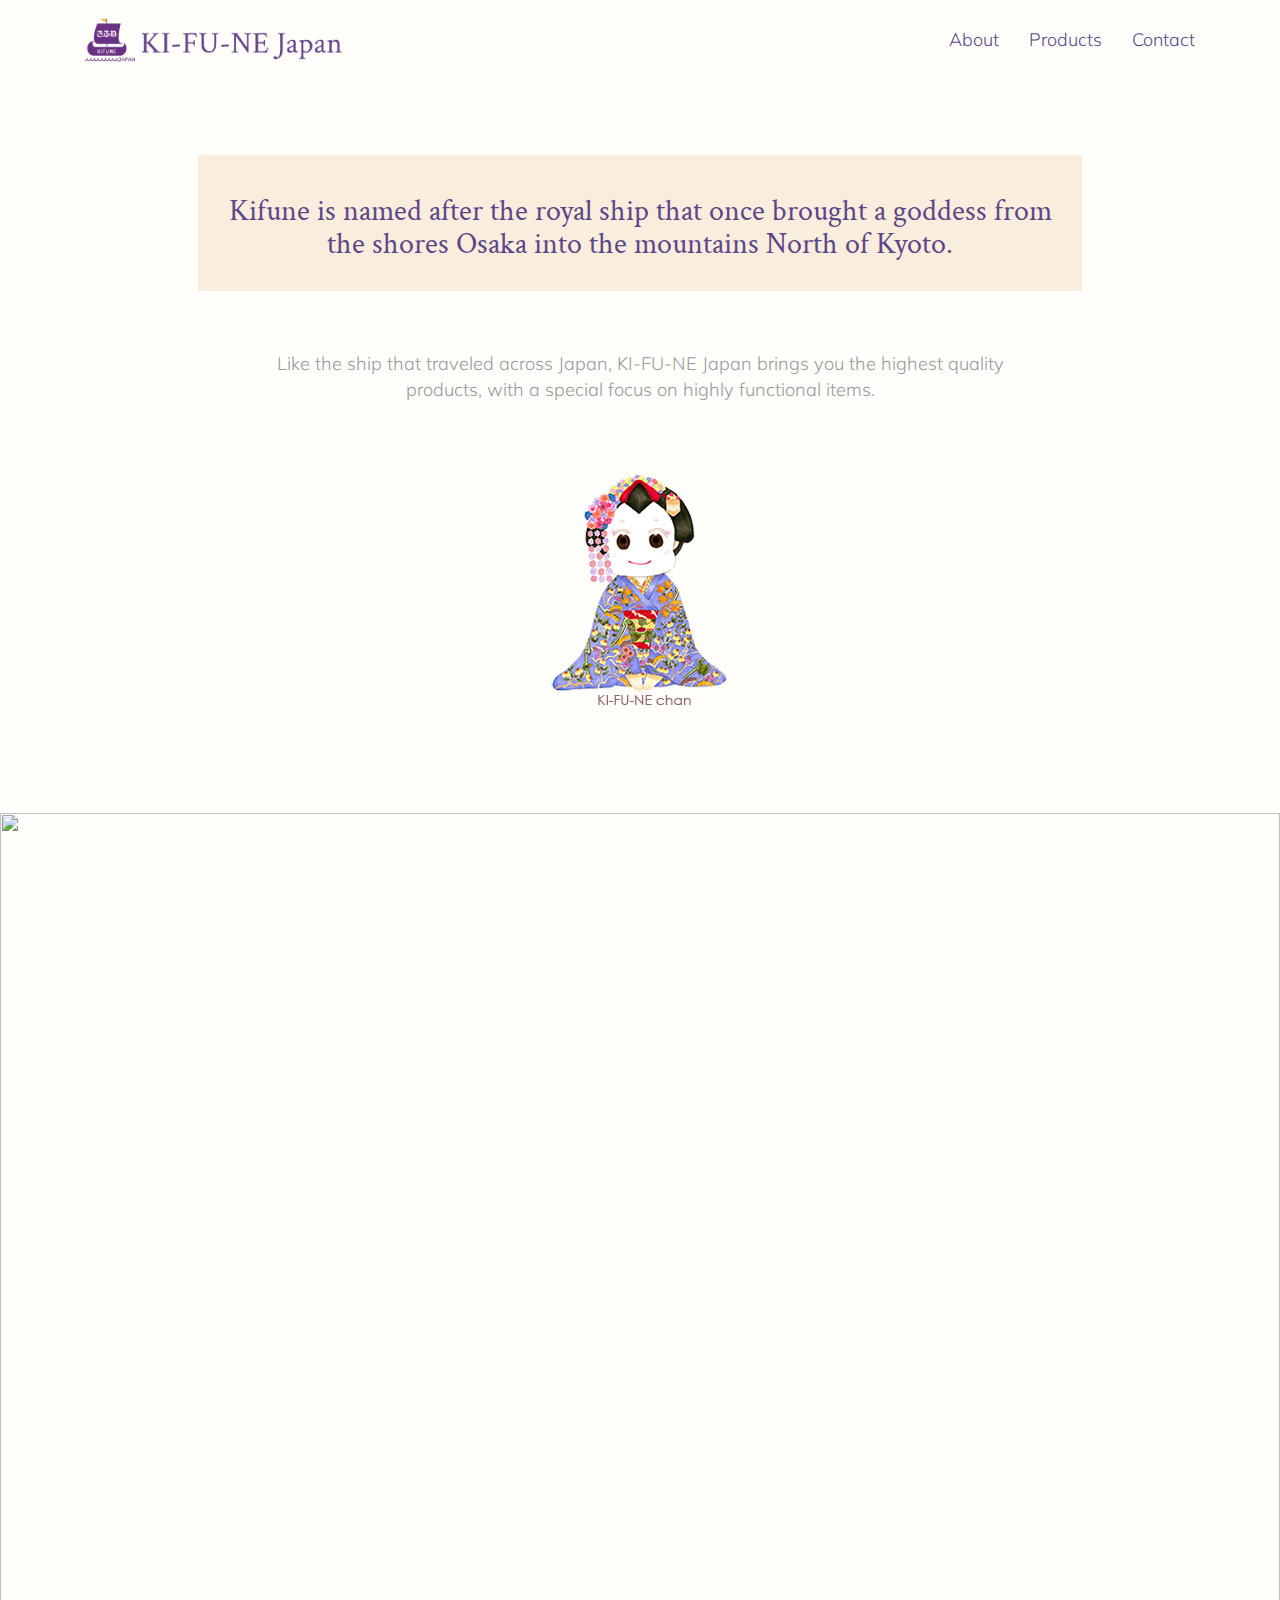
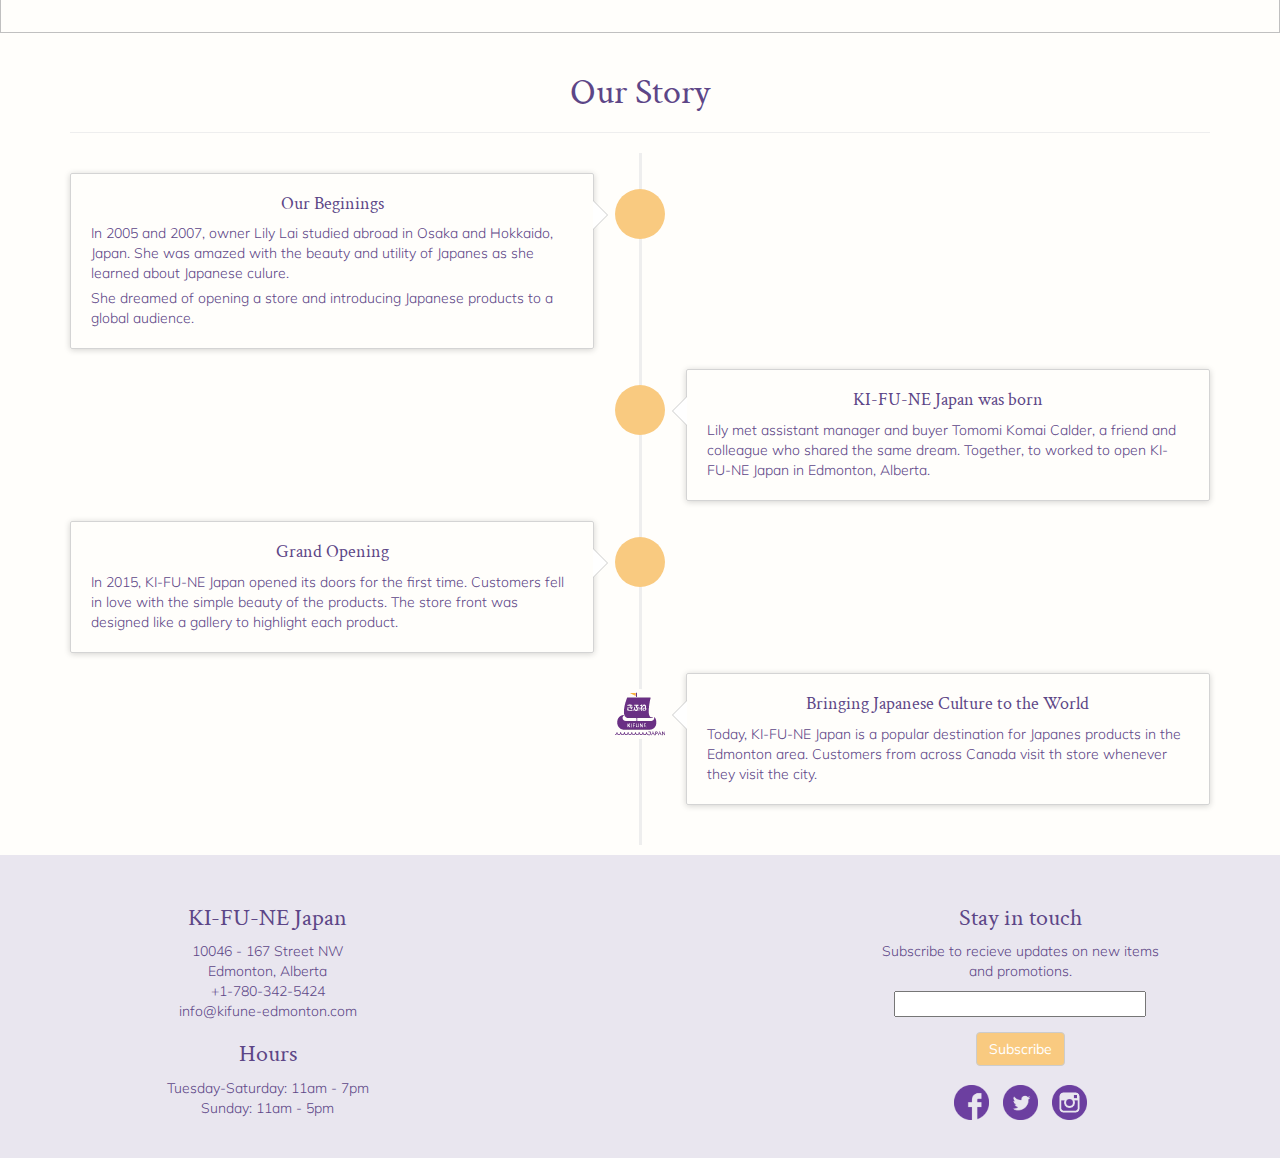
==== commit 0c3a397b: "Merge pull request #4 from crystal-codes/about-timline" ====
--- a/about.html
+++ b/about.html
@@ -72,9 +72,64 @@
 	</section>
 
 	<!--timeline-->
-
-
-	
+	<section class="journey">
+		<div class="container">
+			<div class="page-header">
+				<h1 id="timeline">Our Story</h1>
+			</div>
+			<ul class="timeline">
+				<li>
+					<div class="timeline-badge"></div>
+					<div class="timeline-panel">
+						<div class="timeline-heading">
+							<h4 class="timeline-title">Our Beginings</h4>
+						</div>
+						<div class="timeline-body">
+		  					<p>In 2005 and 2007, owner Lily Lai studied abroad in Osaka and Hokkaido, Japan. She was amazed with the beauty and utility of Japanes as she learned about Japanese culure.</p>
+		  					<p>
+		  						She dreamed of opening a store and introducing Japanese products to a global audience.
+		  					</p>
+						</div>
+					</div>
+				</li>
+				<li class="timeline-inverted">
+					<div class="timeline-badge"></div>
+					<div class="timeline-panel">
+						<div class="timeline-heading">
+							<h4 class="timeline-title">KI-FU-NE Japan was born</h4>
+						</div>
+						<div class="timeline-body">
+		  					<p>Lily met assistant manager and buyer Tomomi Komai Calder, a friend and colleague who shared the same dream. Together, to worked to open KI-FU-NE Japan in Edmonton, Alberta. 
+		  					</p>
+						</div>
+					</div>
+				</li>
+				<li>
+					<div class="timeline-badge"></div>
+					<div class="timeline-panel">
+		 				<div class="timeline-heading">
+							<h4 class="timeline-title">Grand Opening</h4>
+						</div>
+						<div class="timeline-body">
+		  					<p>In 2015, KI-FU-NE Japan opened its doors for the first time. Customers fell in love with the simple beauty of the products. The store front was designed like a gallery to highlight each product. 
+						</div>
+					</div>
+	 			</li>
+				<li class="timeline-inverted">
+					<div class="timeline-badge last"><img src="img/logo-vector-50x50.png"></div>
+		 			<div class="timeline-panel">
+						<div class="timeline-heading">
+		  					<h4 class="timeline-title">Bringing Japanese Culture to the World</h4>
+						</div>
+						<div class="timeline-body">
+		  					<p>Today, KI-FU-NE Japan is a popular destination for Japanes products in the Edmonton area. Customers from across Canada visit th store whenever they visit the city. </p>
+						</div>
+					</div>
+				</li>
+			</ul>
+		</div>
+	</section>
+		
 
 
 	<!--footer-->
@@ -161,5 +216,7 @@
 
 <script src="https://ajax.googleapis.com/ajax/libs/jquery/2.2.4/jquery.min.js"></script>
 <script src="https://maxcdn.bootstrapcdn.com/bootstrap/3.3.7/js/bootstrap.min.js" integrity="sha384-Tc5IQib027qvyjSMfHjOMaLkfuWVxZxUPnCJA7l2mCWNIpG9mGCD8wGNIcPD7Txa" crossorigin="anonymous"></script>
+<script type="text/javascript" src="https://code.jquery.com/jquery-2.2.4.js"></script>
+<script type="text/javascript" src="js/app.js"></script>
 </body>
 </html>--- a/css/about-style.css
+++ b/css/about-style.css
@@ -99,6 +99,186 @@
 	width: 100%;
 }
 
+/*timeline*/
+
+.timeline {
+    list-style: none;
+    padding: 20px 0 20px;
+    position: relative;
+}
+
+#timeline {
+	text-align: center;
+}
+
+    .timeline:before {
+        top: 0;
+        bottom: 0;
+        position: absolute;
+        content: " ";
+        width: 3px;
+        background-color: #eeeeee;
+        left: 50%;
+        margin-left: -1.5px;
+    }
+
+    .timeline > li {
+        margin-bottom: 20px;
+        position: relative;
+    }
+
+        .timeline > li:before,
+        .timeline > li:after {
+            content: " ";
+            display: table;
+        }
+
+        .timeline > li:after {
+            clear: both;
+        }
+
+        .timeline > li:before,
+        .timeline > li:after {
+            content: " ";
+            display: table;
+        }
+
+        .timeline > li:after {
+            clear: both;
+        }
+
+        .timeline > li > .timeline-panel {
+            width: 46%;
+            float: left;
+            border: 1px solid #d4d4d4;
+            border-radius: 2px;
+            padding: 20px;
+            position: relative;
+            -webkit-box-shadow: 0 1px 6px rgba(0, 0, 0, 0.175);
+            box-shadow: 0 1px 6px rgba(0, 0, 0, 0.175);
+        }
+
+            .timeline > li > .timeline-panel:before {
+                position: absolute;
+                top: 26px;
+                right: -15px;
+                display: inline-block;
+                border-top: 15px solid transparent;
+                border-left: 15px solid #ccc;
+                border-right: 0 solid #ccc;
+                border-bottom: 15px solid transparent;
+                content: " ";
+            }
+
+            .timeline > li > .timeline-panel:after {
+                position: absolute;
+                top: 27px;
+                right: -14px;
+                display: inline-block;
+                border-top: 14px solid transparent;
+                border-left: 14px solid #fff;
+                border-right: 0 solid #fff;
+                border-bottom: 14px solid transparent;
+                content: " ";
+            }
+
+        .timeline > li > .timeline-badge {
+            color: #fff;
+            width: 50px;
+            height: 50px;
+            line-height: 50px;
+            font-size: 1.4em;
+            text-align: center;
+            position: absolute;
+            top: 16px;
+            left: 50%;
+            margin-left: -25px;
+            background-color: #999999;
+            z-index: 100;
+            border-top-right-radius: 50%;
+            border-top-left-radius: 50%;
+            border-bottom-right-radius: 50%;
+            border-bottom-left-radius: 50%;
+        }
+
+        .timeline > li.timeline-inverted > .timeline-panel {
+            float: right;t
+        }
+
+            .timeline > li.timeline-inverted > .timeline-panel:before {
+                border-left-width: 0;
+                border-right-width: 15px;
+                left: -15px;
+                right: auto;
+            }
+
+            .timeline > li.timeline-inverted > .timeline-panel:after {
+                border-left-width: 0;
+                border-right-width: 14px;
+                left: -14px;
+                right: auto;
+            }
+
+.timeline-badge {
+    background-color: #f9ca80 !important;
+}
+
+.timeline-badge.last {
+    background-color: #fffefb !important;
+}
+
+
+.timeline-title {
+    margin-top: 0;
+    color: inherit;
+    text-align: center;
+}
+
+.timeline-body > p,
+.timeline-body > ul {
+    margin-bottom: 0;
+}
+
+    .timeline-body > p + p {
+        margin-top: 5px;
+    }
+
+@media (max-width: 767px) {
+    ul.timeline:before {
+        left: 40px;
+    }
+
+    ul.timeline > li > .timeline-panel {
+        width: calc(100% - 90px);
+        width: -moz-calc(100% - 90px);
+        width: -webkit-calc(100% - 90px);
+    }
+
+    ul.timeline > li > .timeline-badge {
+        left: 15px;
+        margin-left: 0;
+        top: 16px;
+    }
+
+    ul.timeline > li > .timeline-panel {
+        float: right;
+    }
+
+        ul.timeline > li > .timeline-panel:before {
+            border-left-width: 0;
+            border-right-width: 15px;
+            left: -15px;
+            right: auto;
+        }
+
+        ul.timeline > li > .timeline-panel:after {
+            border-left-width: 0;
+            border-right-width: 14px;
+            left: -14px;
+            right: auto;
+        }
+}
+
 
 /*footer*/
 #map>iframe {
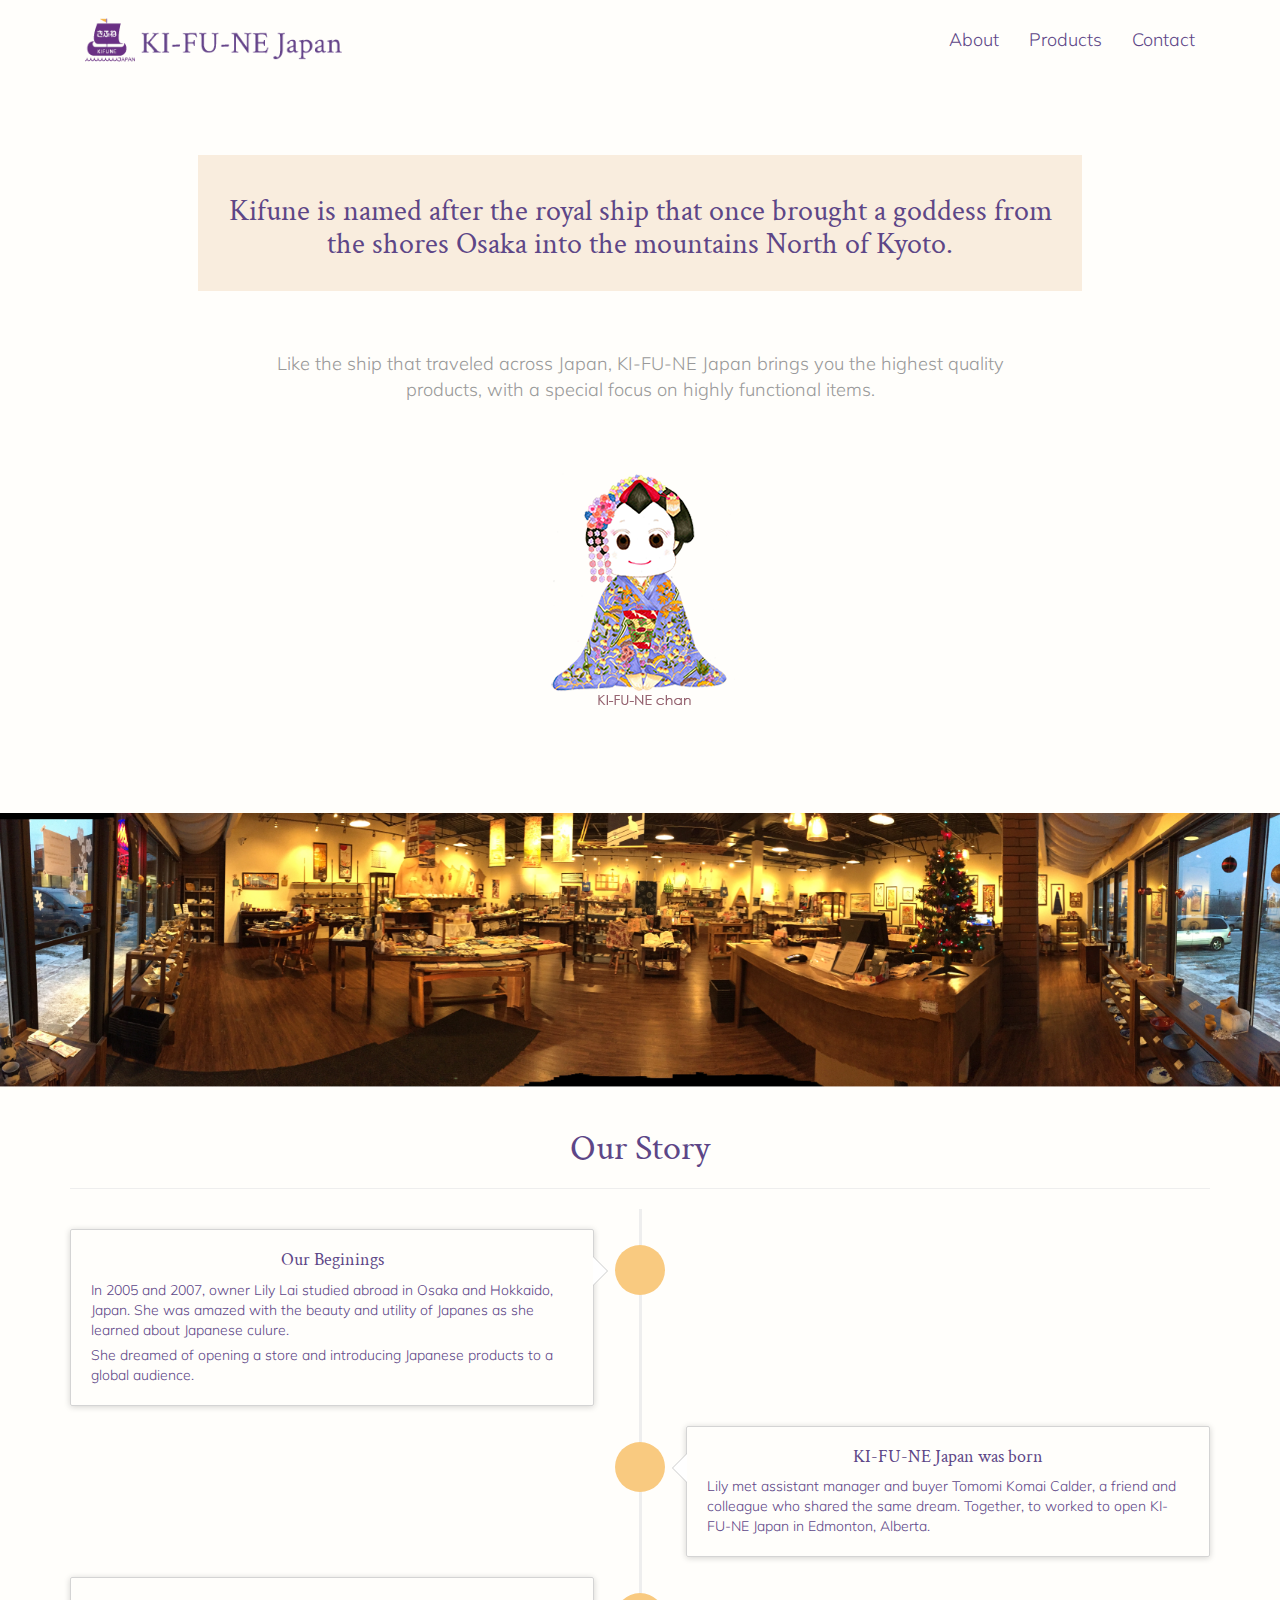
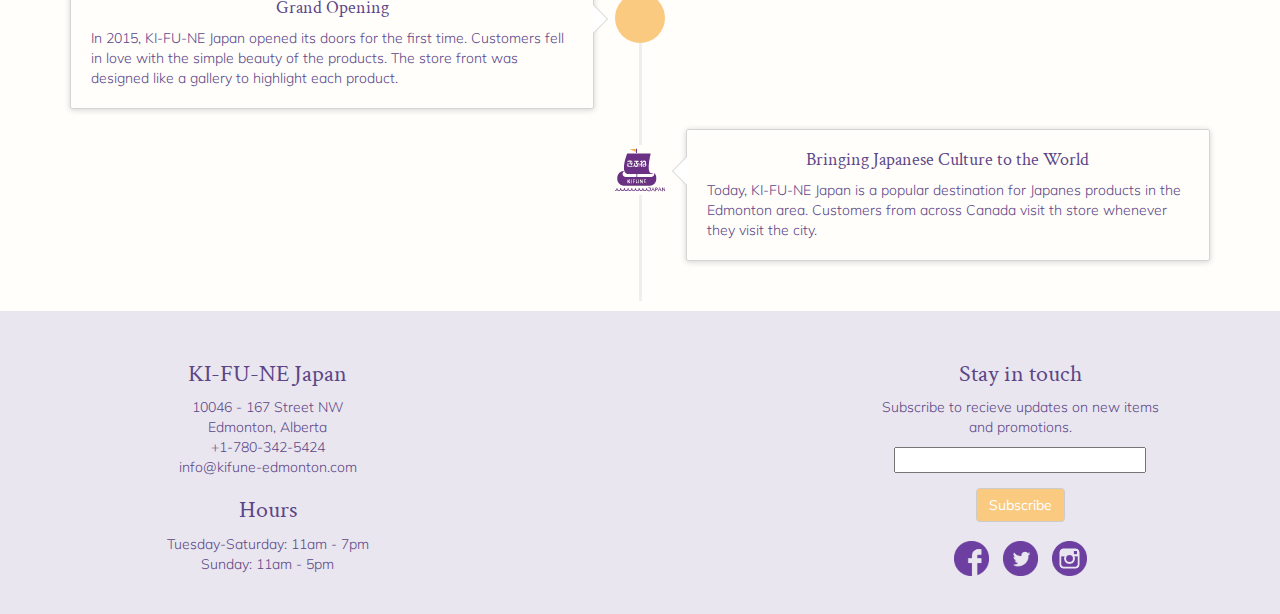
==== commit b3b78270: "updated extension from lowercase to uppercase" ====
--- a/about.html
+++ b/about.html
@@ -67,7 +67,7 @@
 		</div>
 
 		<div class="store">
-			<img src="img/store-panorama.jpg">
+			<img src="img/store-panorama.JPG">
 		</div>
 	</section>
 
